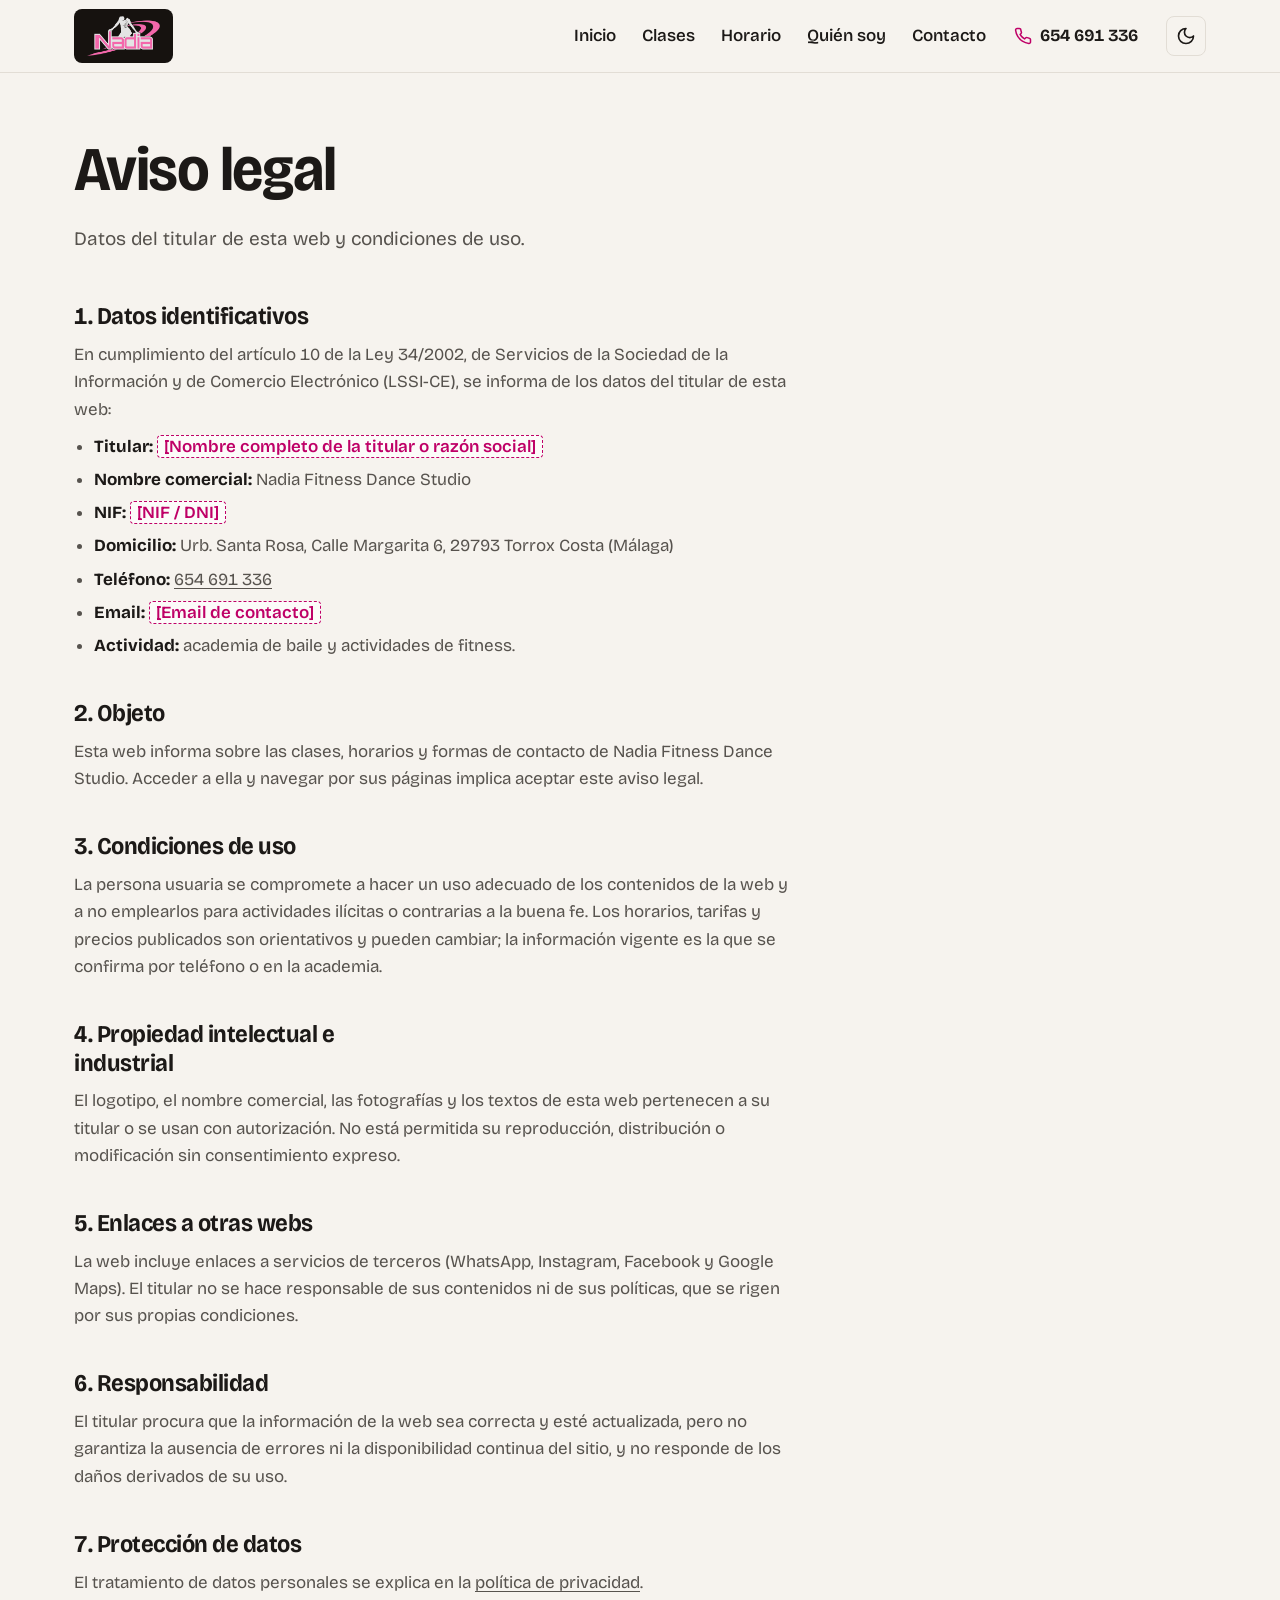
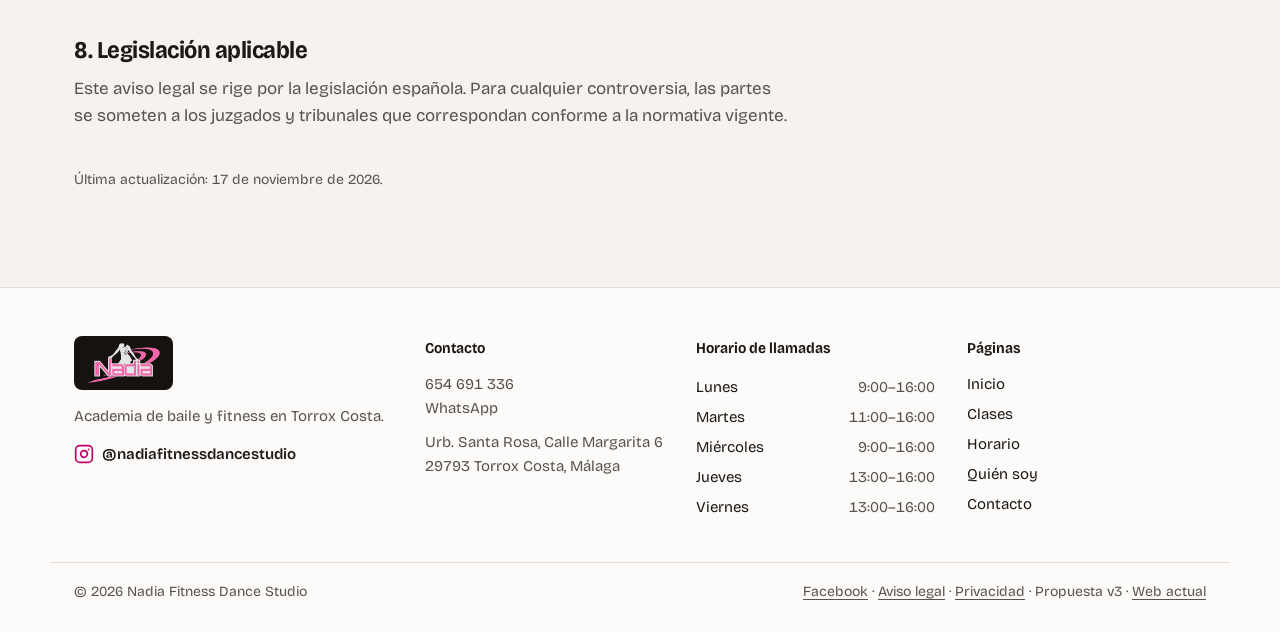
==== aviso-legal/index.html @ de367098 "Add placeholder images for classes without a photo Co-Authored-By: Claude Opus 5.5 <noreply@anthropi" ====
<!doctype html>
<html lang="es">
<head>
<meta charset="utf-8">
<meta name="viewport" content="width=device-width, initial-scale=1">
<title>Aviso legal | Nadia Fitness Dance Studio</title>
<meta name="description" content="Datos del titular de esta web y condiciones de uso.">
<!-- Design proposal v3: kept out of search results to avoid duplicating the live site -->
<meta name="robots" content="noindex">
<meta name="theme-color" content="#F6F3EE" media="(prefers-color-scheme: light)">
<meta name="theme-color" content="#171412" media="(prefers-color-scheme: dark)">
<meta property="og:title" content="Aviso legal | Nadia Fitness Dance Studio">
<meta property="og:description" content="Datos del titular de esta web y condiciones de uso.">
<meta property="og:image" content="https://negimaru.github.io/nadia-fitness/assets/img/og-nadia-fitness.jpg">
<link rel="icon" href="../assets/img/favicon.svg" type="image/svg+xml">
<script>try{var t=localStorage.getItem("nf3-theme");if(t)document.documentElement.setAttribute("data-theme",t)}catch(e){}</script>
<link rel="preload" href="../assets/fonts/bricolage-grotesque-latin.woff2" as="font" type="font/woff2" crossorigin>
<link rel="stylesheet" href="../assets/css/fonts.css?v=1">
<link rel="stylesheet" href="../assets/css/site.css?v=6">
</head>
<body>
<a class="skip" href="#main">Saltar al contenido</a>
<header class="top">
<div class="wrap top-in">
<a class="logo" href="../"><img src="../assets/img/logo.png" alt="Nadia Fitness Dance Studio, inicio" width="110" height="60"></a>
<nav class="nav" aria-label="Principal">
<button class="menu" type="button" aria-expanded="false" aria-controls="menu" aria-label="Abrir menú"><svg class="i" viewBox="0 0 24 24" fill="none" stroke="currentColor" stroke-width="2" stroke-linecap="round" stroke-linejoin="round" aria-hidden="true"><line x1="4" x2="20" y1="6" y2="6"/><line x1="4" x2="20" y1="12" y2="12"/><line x1="4" x2="20" y1="18" y2="18"/></svg></button>
<ul id="menu"><li><a href="../">Inicio</a></li><li><a href="../clases/">Clases</a></li><li><a href="../horario/">Horario</a></li><li><a href="../quien-soy/">Quién soy</a></li><li><a href="../contacto/">Contacto</a></li></ul>
</nav>
<a class="top-phone" href="tel:+34654691336"><svg class="i" viewBox="0 0 24 24" fill="none" stroke="currentColor" stroke-width="2" stroke-linecap="round" stroke-linejoin="round" aria-hidden="true"><path d="M22 16.92v3a2 2 0 0 1-2.18 2 19.79 19.79 0 0 1-8.63-3.07 19.5 19.5 0 0 1-6-6 19.79 19.79 0 0 1-3.07-8.67A2 2 0 0 1 4.11 2h3a2 2 0 0 1 2 1.72 12.84 12.84 0 0 0 .7 2.81 2 2 0 0 1-.45 2.11L8.09 9.91a16 16 0 0 0 6 6l1.27-1.27a2 2 0 0 1 2.11-.45 12.84 12.84 0 0 0 2.81.7A2 2 0 0 1 22 16.92z"/></svg>654 691 336</a>
<button class="theme" type="button" aria-label="Cambiar a modo oscuro"><svg class="i i-moon" viewBox="0 0 24 24" fill="none" stroke="currentColor" stroke-width="2" stroke-linecap="round" stroke-linejoin="round" aria-hidden="true"><path d="M12 3a6 6 0 0 0 9 9 9 9 0 1 1-9-9Z"/></svg><svg class="i i-sun" viewBox="0 0 24 24" fill="none" stroke="currentColor" stroke-width="2" stroke-linecap="round" stroke-linejoin="round" aria-hidden="true"><circle cx="12" cy="12" r="4"/><path d="M12 2v2"/><path d="M12 20v2"/><path d="m4.93 4.93 1.41 1.41"/><path d="m17.66 17.66 1.41 1.41"/><path d="M2 12h2"/><path d="M20 12h2"/><path d="m6.34 17.66-1.41 1.41"/><path d="m19.07 4.93-1.41 1.41"/></svg></button>
</div>
</header>
<main id="main">
<section class="page-hero wrap">
<h1>Aviso legal</h1>
<p class="lead">Datos del titular de esta web y condiciones de uso.</p>
</section>

<section class="sec sec-first wrap prose">
<!-- TODO: fill in the highlighted placeholders (.ph-mark) with the owner's details -->
<h2>1. Datos identificativos</h2>
<p>En cumplimiento del artículo 10 de la Ley 34/2002, de Servicios de la Sociedad de la Información y de Comercio Electrónico (LSSI-CE), se informa de los datos del titular de esta web:</p>
<ul>
<li><b>Titular:</b> <mark class="ph-mark">[Nombre completo de la titular o razón social]</mark></li>
<li><b>Nombre comercial:</b> Nadia Fitness Dance Studio</li>
<li><b>NIF:</b> <mark class="ph-mark">[NIF / DNI]</mark></li>
<li><b>Domicilio:</b> Urb. Santa Rosa, Calle Margarita 6, 29793 Torrox Costa (Málaga)</li>
<li><b>Teléfono:</b> <a href="tel:+34654691336">654 691 336</a></li>
<li><b>Email:</b> <mark class="ph-mark">[Email de contacto]</mark></li>
<li><b>Actividad:</b> academia de baile y actividades de fitness.</li>
</ul>
<h2>2. Objeto</h2>
<p>Esta web informa sobre las clases, horarios y formas de contacto de Nadia Fitness Dance Studio. Acceder a ella y navegar por sus páginas implica aceptar este aviso legal.</p>
<h2>3. Condiciones de uso</h2>
<p>La persona usuaria se compromete a hacer un uso adecuado de los contenidos de la web y a no emplearlos para actividades ilícitas o contrarias a la buena fe. Los horarios, tarifas y precios publicados son orientativos y pueden cambiar; la información vigente es la que se confirma por teléfono o en la academia.</p>
<h2>4. Propiedad intelectual e industrial</h2>
<p>El logotipo, el nombre comercial, las fotografías y los textos de esta web pertenecen a su titular o se usan con autorización. No está permitida su reproducción, distribución o modificación sin consentimiento expreso.</p>
<h2>5. Enlaces a otras webs</h2>
<p>La web incluye enlaces a servicios de terceros (WhatsApp, Instagram, Facebook y Google Maps). El titular no se hace responsable de sus contenidos ni de sus políticas, que se rigen por sus propias condiciones.</p>
<h2>6. Responsabilidad</h2>
<p>El titular procura que la información de la web sea correcta y esté actualizada, pero no garantiza la ausencia de errores ni la disponibilidad continua del sitio, y no responde de los daños derivados de su uso.</p>
<h2>7. Protección de datos</h2>
<p>El tratamiento de datos personales se explica en la <a href="../privacidad/">política de privacidad</a>.</p>
<h2>8. Legislación aplicable</h2>
<p>Este aviso legal se rige por la legislación española. Para cualquier controversia, las partes se someten a los juzgados y tribunales que correspondan conforme a la normativa vigente.</p>
<p class="small">Última actualización: 17 de noviembre de 2026.</p>
</section>
</main>
<footer class="foot">
<div class="wrap foot-grid">
<div class="foot-brand">
<a class="logo" href="../"><img src="../assets/img/logo.png" alt="Nadia Fitness Dance Studio, inicio" width="110" height="60" loading="lazy"></a>
<p>Academia de baile y fitness en Torrox Costa.</p>
<a class="foot-social" href="https://www.instagram.com/nadiafitnessdancestudio/" rel="noopener"><svg class="i" viewBox="0 0 24 24" fill="none" stroke="currentColor" stroke-width="2" stroke-linecap="round" stroke-linejoin="round" aria-hidden="true"><rect x="2" y="2" width="20" height="20" rx="5" ry="5"/><path d="M16 11.37A4 4 0 1 1 12.63 8 4 4 0 0 1 16 11.37z"/><line x1="17.5" x2="17.51" y1="6.5" y2="6.5"/></svg>@nadiafitnessdancestudio</a>
</div>
<div>
<h2 class="foot-h">Contacto</h2>
<p><a href="tel:+34654691336">654 691 336</a><br><a href="https://wa.me/34654691336?text=%C2%A1Hola!%20Quiero%20informaci%C3%B3n%20sobre%20las%20clases." target="_blank" rel="noopener">WhatsApp</a></p>
<p>Urb. Santa Rosa, Calle Margarita 6<br>29793 Torrox Costa, Málaga</p>
</div>
<div>
<h2 class="foot-h">Horario de llamadas</h2>
<ul class="foot-calls"><li><span>Lunes</span><span>9:00–16:00</span></li><li><span>Martes</span><span>11:00–16:00</span></li><li><span>Miércoles</span><span>9:00–16:00</span></li><li><span>Jueves</span><span>13:00–16:00</span></li><li><span>Viernes</span><span>13:00–16:00</span></li></ul>
</div>
<div>
<h2 class="foot-h">Páginas</h2>
<ul class="foot-nav"><li><a href="../">Inicio</a></li><li><a href="../clases/">Clases</a></li><li><a href="../horario/">Horario</a></li><li><a href="../quien-soy/">Quién soy</a></li><li><a href="../contacto/">Contacto</a></li></ul>
</div>
</div>
<div class="wrap foot-legal">
<p>© <span id="year">2026</span> Nadia Fitness Dance Studio</p>
<p><a href="https://www.facebook.com/profile.php?id=61571423443783" rel="noopener">Facebook</a> · <a href="../aviso-legal/">Aviso legal</a> · <a href="../privacidad/">Privacidad</a> · Propuesta v3 · <a href="https://negimaru.github.io/nadia-fitness/">Web actual</a></p>
</div>
</footer>
<nav class="mbar" aria-label="Contacto rápido"><a class="btn-primary" href="tel:+34654691336"><svg class="i" viewBox="0 0 24 24" fill="none" stroke="currentColor" stroke-width="2" stroke-linecap="round" stroke-linejoin="round" aria-hidden="true"><path d="M22 16.92v3a2 2 0 0 1-2.18 2 19.79 19.79 0 0 1-8.63-3.07 19.5 19.5 0 0 1-6-6 19.79 19.79 0 0 1-3.07-8.67A2 2 0 0 1 4.11 2h3a2 2 0 0 1 2 1.72 12.84 12.84 0 0 0 .7 2.81 2 2 0 0 1-.45 2.11L8.09 9.91a16 16 0 0 0 6 6l1.27-1.27a2 2 0 0 1 2.11-.45 12.84 12.84 0 0 0 2.81.7A2 2 0 0 1 22 16.92z"/></svg>Llamar</a><a class="btn" href="https://wa.me/34654691336?text=%C2%A1Hola!%20Quiero%20informaci%C3%B3n%20sobre%20las%20clases." target="_blank" rel="noopener"><svg class="i" viewBox="0 0 24 24" fill="none" stroke="currentColor" stroke-width="2" stroke-linecap="round" stroke-linejoin="round" aria-hidden="true"><path d="M7.9 20A9 9 0 1 0 4 16.1L2 22Z"/></svg>WhatsApp</a></nav>
<script src="../assets/js/site.js?v=2" defer></script>
</body>
</html>
---- assets/css/fonts.css ----
/* Self-hosted Google Fonts (SIL Open Font License 1.1): Bricolage Grotesque (variable: opsz, wdth, wght). Subsets: latin, latin-ext. */
/* latin-ext */
@font-face {
  font-family: 'Bricolage Grotesque';
  font-style: normal;
  font-weight: 200 800;
  font-stretch: 75% 100%;
  font-display: swap;
  src: url(../fonts/bricolage-grotesque-latin-ext.woff2) format('woff2');
  unicode-range: U+0100-02BA, U+02BD-02C5, U+02C7-02CC, U+02CE-02D7, U+02DD-02FF, U+0304, U+0308, U+0329, U+1D00-1DBF, U+1E00-1E9F, U+1EF2-1EFF, U+2020, U+20A0-20AB, U+20AD-20C4, U+2113, U+2C60-2C7F, U+A720-A7FF;
}
/* latin */
@font-face {
  font-family: 'Bricolage Grotesque';
  font-style: normal;
  font-weight: 200 800;
  font-stretch: 75% 100%;
  font-display: swap;
  src: url(../fonts/bricolage-grotesque-latin.woff2) format('woff2');
  unicode-range: U+0000-00FF, U+0131, U+0152-0153, U+02BB-02BC, U+02C6, U+02DA, U+02DC, U+0304, U+0308, U+0329, U+2000-206F, U+20AC, U+2122, U+2191, U+2193, U+2212, U+2215, U+FEFF, U+FFFD;
}
---- assets/css/site.css ----
/* Nadia Fitness Dance Studio — v3. Read DESIGN.md first; use only these tokens. */

:root {
  --bg: #F6F3EE; --card: #FCFBF9; --ink: #1C1917; --muted: #57534E; --line: #E2DDD5;
  --accent: #BF0067; --on-accent: #FFFFFF; --dark: #16120F;
  --shadow: 0 12px 32px rgba(28, 25, 23, .12); --map-filter: none; --logo-border: transparent;
  --radius-s: 4px; --radius-m: 8px; --radius-l: 16px;
  --font: "Bricolage Grotesque", system-ui, sans-serif;
  --wrap: 1180px; --gutter: 24px; --section-y: 96px; --measure: 65ch;
  color-scheme: light;
}
/* Dark theme: follows the OS unless light was chosen with the toggle, or when dark is chosen */
@media (prefers-color-scheme: dark) {
  :root:not([data-theme="light"]) {
    --bg: #171412; --card: #211D1A; --ink: #F2EEE8; --muted: #A8A29E; --line: #36312C;
    --accent: #FF5AA8; --on-accent: #171412;
    --shadow: 0 12px 32px rgba(0, 0, 0, .45); --map-filter: invert(.9) hue-rotate(180deg) saturate(.55) brightness(.95); --logo-border: #36312C;
    color-scheme: dark;
  }
}
:root[data-theme="dark"] {
  --bg: #171412; --card: #211D1A; --ink: #F2EEE8; --muted: #A8A29E; --line: #36312C;
  --accent: #FF5AA8; --on-accent: #171412;
  --shadow: 0 12px 32px rgba(0, 0, 0, .45); --map-filter: invert(.9) hue-rotate(180deg) saturate(.55) brightness(.95); --logo-border: #36312C;
  color-scheme: dark;
}

/* ---------- Base ---------- */
*, *::before, *::after { box-sizing: border-box; }
html { scroll-behavior: smooth; scroll-padding-top: 88px; }
body { margin: 0; background: var(--bg); color: var(--ink); font: 400 17px/1.6 var(--font); font-variant-numeric: tabular-nums; -webkit-font-smoothing: antialiased; }
img { max-width: 100%; height: auto; display: block; }
a { color: inherit; text-underline-offset: 3px; }
a:hover { color: var(--accent); }
:focus-visible { outline: 2px solid var(--accent); outline-offset: 3px; }
h1, h2, h3, h4, p { margin: 0; }
h1, h2, h3, h4 { font-weight: 680; letter-spacing: -0.02em; font-stretch: 92%; }
ul, ol { margin: 0; padding: 0; list-style: none; }
.sr-only { position: absolute; width: 1px; height: 1px; overflow: hidden; clip: rect(0 0 0 0); white-space: nowrap; }
.skip { position: absolute; left: -9999px; }
.skip:focus { left: 16px; top: 16px; z-index: 50; background: var(--accent); color: var(--on-accent); padding: 10px 14px; border-radius: var(--radius-s); }
@media (prefers-reduced-motion: reduce) { html { scroll-behavior: auto; } * { transition: none !important; } }
.wrap { max-width: var(--wrap); margin: 0 auto; padding: 0 var(--gutter); }
.i { width: 20px; height: 20px; flex: none; }
.muted { color: var(--muted); }
.small { font-size: 14px; }

/* ---------- Buttons: one pill (primary), the rest rectangular ---------- */
.btn-primary, .btn { display: inline-flex; align-items: center; justify-content: center; gap: 10px; min-height: 48px; padding: 0 22px; font: 600 16px/1 var(--font); text-decoration: none; cursor: pointer; }
.btn-primary { background: var(--accent); color: var(--on-accent); border: 0; border-radius: 999px; }
.btn-primary:hover { color: var(--on-accent); filter: brightness(.9); }
.btn { background: var(--card); color: var(--ink); border: 1px solid var(--line); border-radius: var(--radius-m); }
.btn:hover { border-color: var(--ink); color: var(--ink); }
.link { display: inline-flex; align-items: center; gap: 6px; font-weight: 600; text-decoration: none; white-space: nowrap; }
.i-arrow { width: 18px; height: 18px; transition: transform .15s; }
.link:hover .i-arrow { transform: translateX(3px); }

/* ---------- Header ---------- */
.top { position: sticky; top: 0; z-index: 20; background: var(--bg); border-bottom: 1px solid var(--line); }
.top-in { display: flex; align-items: center; gap: 28px; height: 72px; }
.logo { display: block; background: var(--dark); border: 1px solid var(--logo-border); border-radius: var(--radius-m); padding: 6px 12px; flex: none; }
.logo img { height: 40px; width: auto; }
.nav { margin-left: auto; }
.nav ul { display: flex; gap: 26px; }
.nav a { text-decoration: none; font-weight: 550; padding: 6px 0; border-bottom: 2px solid transparent; }
.nav a[aria-current="page"] { border-bottom-color: var(--accent); }
.menu { display: none; }
.top-phone { display: inline-flex; align-items: center; gap: 8px; font-weight: 650; text-decoration: none; }
.top-phone .i { width: 18px; height: 18px; color: var(--accent); }
.theme, .menu { width: 40px; height: 40px; place-items: center; flex: none; background: transparent; color: var(--ink); border: 1px solid var(--line); border-radius: var(--radius-m); cursor: pointer; }
.theme { display: grid; }
.theme:hover, .menu:hover { border-color: var(--ink); }
/* Light shows the moon (switch to dark); dark shows the sun */
.theme .i-sun, [data-theme="dark"] .theme .i-moon { display: none; }
[data-theme="dark"] .theme .i-sun { display: block; }

/* ---------- Heroes ---------- */
.hero { display: grid; grid-template-columns: minmax(0, 7fr) minmax(0, 5fr); gap: 56px; align-items: center; padding-top: 72px; padding-bottom: var(--section-y); }
.hero h1, .page-hero h1 { font-size: clamp(38px, 5vw, 62px); line-height: 1.05; max-width: 16ch; }
.page-hero { padding-top: 64px; }
.page-hero h1 { max-width: 20ch; }
.page-hero h1 a { color: var(--accent); text-decoration: none; white-space: nowrap; }
.lead { font-size: 19px; color: var(--muted); max-width: var(--measure); margin-top: 22px; }
.actions { display: flex; flex-wrap: wrap; align-items: center; gap: 24px; margin-top: 34px; }
.hero-photo { position: relative; margin: 0 0 28px; }
.hero-photo img { width: 100%; aspect-ratio: 4 / 5; object-fit: cover; object-position: 50% 22%; border-radius: var(--radius-l); }
.caption { position: absolute; left: -28px; bottom: -28px; display: grid; gap: 4px; background: var(--card); border: 1px solid var(--line); border-radius: var(--radius-m); padding: 14px 18px; box-shadow: var(--shadow); font-size: 15px; }
.rating { display: inline-flex; align-items: center; gap: 6px; text-decoration: none; color: var(--muted); font-size: 15px; }
.rating b { color: var(--ink); }
.i-star { width: 18px; height: 18px; color: var(--accent); fill: var(--accent); }

/* ---------- Sections ---------- */
.sec { padding-top: var(--section-y); }
.sec-first { padding-top: 48px; }
.sec h2 { font-size: clamp(28px, 3.4vw, 42px); line-height: 1.1; max-width: 24ch; display: flex; align-items: center; gap: 12px; }
.sec h2 .i { width: 28px; height: 28px; color: var(--accent); }
.sec-head { display: flex; justify-content: space-between; align-items: flex-end; gap: 24px; flex-wrap: wrap; margin-bottom: 36px; }
.sec > h2 { margin-bottom: 28px; }
.intro { color: var(--muted); max-width: var(--measure); margin-top: 12px; font-size: 18px; }
.panel { background: var(--card); border: 1px solid var(--line); border-radius: var(--radius-m); padding: 24px; }
.panel > h2, .panel > h3 { display: flex; align-items: center; gap: 10px; font-size: 21px; line-height: 1.25; max-width: none; margin: 0; }
.panel > h2 .i, .panel > h3 .i { width: 20px; height: 20px; color: var(--accent); }
.two { display: grid; grid-template-columns: 1fr 1fr; gap: 24px; }
.plain li { display: flex; justify-content: space-between; gap: 16px; padding: 12px 0; border-top: 1px solid var(--line); }
.plain li:first-child { margin-top: 14px; }
.plain a { font-weight: 600; text-decoration: none; }
.plain span { color: var(--muted); font-size: 15px; text-align: right; }

/* ---------- Class cards: bordered, static grid ---------- */
.cards { display: grid; grid-template-columns: repeat(auto-fill, minmax(260px, 1fr)); gap: 20px; }
.card { background: var(--card); border: 1px solid var(--line); border-radius: var(--radius-m); overflow: hidden; display: flex; flex-direction: column; scroll-margin-top: 96px; }
.media { width: 100%; aspect-ratio: 16 / 10; object-fit: cover; object-position: 50% 28%; }
.media-placeholder { object-position: 0% 100%; }
/* Typographic placeholder for classes without a photo: icon + group, no fake imagery */
.media-ph { display: grid; place-content: center; justify-items: center; gap: 8px; background: var(--bg); border-bottom: 1px solid var(--line); }
.media-ph .i { width: 36px; height: 36px; color: var(--accent); }
.media-ph span { font-size: 13px; font-weight: 600; color: var(--muted); }
.card-body { padding: 20px; display: flex; flex-direction: column; gap: 8px; flex: 1; }
.who { font-size: 14px; font-weight: 600; color: var(--accent); }
.card h3 { font-size: 20px; line-height: 1.25; }
.card h3 a { text-decoration: none; }
.card-body > p:not(.who) { color: var(--muted); font-size: 15px; }
.when { margin-top: auto; padding-top: 8px; display: flex; flex-wrap: wrap; gap: 6px; }
.when li { font-size: 13px; font-weight: 600; padding: 3px 9px; border: 1px solid var(--line); border-radius: var(--radius-s); background: var(--bg); }
.cards-detail { grid-template-columns: 1fr; gap: 20px; }
.card-detail { flex-direction: row; }
.card-detail .media { width: 38%; aspect-ratio: auto; min-height: 260px; }
.card-detail .media-ph { width: 38%; min-height: 260px; border-bottom: 0; border-right: 1px solid var(--line); }
.card-detail .card-body { padding: 28px; gap: 10px; }
.card-detail h3 { font-size: 26px; }
.card-detail .card-body > p:not(.who) { font-size: 16px; max-width: var(--measure); }
.card-detail .when { margin-top: 4px; }
.card-actions { display: flex; flex-wrap: wrap; align-items: center; gap: 20px; margin-top: 14px; }
.jump { padding-top: 28px; }
.jump ul { display: flex; flex-wrap: wrap; gap: 8px; }
.jump a { display: inline-block; padding: 6px 12px; border: 1px solid var(--line); border-radius: var(--radius-s); background: var(--card); text-decoration: none; font-size: 14px; font-weight: 600; }
.jump a:hover { border-color: var(--ink); color: var(--ink); }

/* ---------- Schedule ---------- */
.filters { display: flex; flex-wrap: wrap; gap: 8px; margin-bottom: 16px; }
.filter { appearance: none; cursor: pointer; display: inline-flex; align-items: center; gap: 8px; min-height: 36px; padding: 0 12px; background: var(--card); color: var(--ink); border: 1px solid var(--line); border-radius: var(--radius-s); font: 600 14px/1 var(--font); }
.filter::before { content: ""; width: 8px; height: 8px; border-radius: 50%; background: var(--muted); }
.filter.g-baile::before { background: var(--accent); }
.filter.g-fitness::before { background: transparent; border: 2px solid var(--ink); width: 6px; height: 6px; }
.filter:hover { border-color: var(--ink); }
.filter[aria-pressed="true"] { background: var(--ink); color: var(--bg); border-color: var(--ink); }
.filter[aria-pressed="true"].g-fitness::before { border-color: var(--bg); }
.table-wrap { background: var(--card); border: 1px solid var(--line); border-radius: var(--radius-m); overflow-x: auto; }
.week { width: 100%; min-width: 760px; border-collapse: collapse; table-layout: fixed; }
.week thead th { text-align: left; font-size: 16px; font-weight: 650; padding: 14px 16px; border-bottom: 1px solid var(--line); }
.week thead td { width: 108px; border-bottom: 1px solid var(--line); }
.week tbody th { text-align: left; vertical-align: top; font-size: 14px; font-weight: 600; color: var(--muted); padding: 16px; }
.week td { vertical-align: top; padding: 14px 16px; border-top: 1px solid var(--line); border-left: 1px solid var(--line); }
.week tbody tr:first-child td, .week tbody tr:first-child th { border-top: 0; }
.week ul { display: grid; gap: 10px; }
.week li { display: grid; gap: 1px; font-size: 14px; line-height: 1.35; padding-left: 10px; border-left: 3px solid var(--muted); transition: opacity .15s; }
.week li.g-baile { border-left-color: var(--accent); }
.week time { color: var(--muted); font-size: 13px; }
.week li span { font-weight: 600; }
.week.is-filtering li:not(.is-on) { opacity: .25; }
.week.is-filtering li.is-on span { text-decoration: underline; text-decoration-color: var(--accent); text-decoration-thickness: 2px; }
.none { color: var(--line); }
.agenda { display: none; }
.tabs { position: sticky; top: 64px; z-index: 5; display: grid; grid-template-columns: repeat(5, minmax(0, 1fr)); gap: 4px; padding: 4px; margin-bottom: 8px; background: var(--card); border: 1px solid var(--line); border-radius: var(--radius-m); }
.tab { appearance: none; cursor: pointer; position: relative; display: grid; justify-items: center; gap: 2px; padding: 8px 2px; background: transparent; color: var(--ink); border: 0; border-radius: var(--radius-s); font-family: var(--font); }
.tab b { font-size: 16px; font-weight: 700; }
.tab span { font-size: 11px; color: var(--muted); }
.tab[aria-selected="true"] { background: var(--ink); color: var(--bg); }
.tab[aria-selected="true"] span { color: var(--bg); }
.agenda.is-class .tab { opacity: .4; }
.agenda.is-class .tab.has { opacity: 1; }
.agenda.is-class .tab.has::after { content: ""; position: absolute; top: 6px; right: 8px; width: 6px; height: 6px; border-radius: 50%; background: var(--accent); }
.agenda-group { font-size: 14px; font-weight: 600; letter-spacing: 0; color: var(--muted); margin: 20px 0 8px; }
.agenda-list { display: grid; gap: 8px; }
.agenda-row { display: grid; grid-template-columns: 64px 1fr; gap: 14px; align-items: center; padding: 14px 16px; background: var(--card); border: 1px solid var(--line); border-left: 3px solid var(--muted); border-radius: var(--radius-m); text-decoration: none; }
.agenda-row.g-baile { border-left-color: var(--accent); }
.agenda-row:hover { color: var(--ink); border-color: var(--ink); }
.agenda-time { display: grid; justify-items: end; }
.agenda-time b { font-size: 18px; }
.agenda-time span, .agenda-info span { font-size: 13px; color: var(--muted); }
.agenda-info { display: grid; gap: 2px; }

/* ---------- Home: Nadia teaser, steps, band ---------- */
.teaser { display: grid; grid-template-columns: auto 1fr auto; gap: 28px; align-items: center; padding: 28px; background: var(--card); border: 1px solid var(--line); border-radius: var(--radius-m); }
.avatar { width: 112px; height: 112px; border-radius: 50%; object-fit: cover; object-position: 50% 22%; }
.teaser .intro { margin-top: 6px; font-size: 16px; }
.teaser .rating { margin-top: 10px; }
.steps { display: grid; grid-template-columns: repeat(3, minmax(0, 1fr)); gap: 24px; counter-reset: step; }
.steps li { counter-increment: step; display: grid; gap: 6px; padding-top: 16px; border-top: 2px solid var(--ink); }
.steps li::before { content: counter(step); font-size: 28px; font-weight: 700; color: var(--accent); line-height: 1; }
.steps b { font-size: 19px; }
.steps span { color: var(--muted); }
.band { display: flex; justify-content: space-between; align-items: center; gap: 32px; flex-wrap: wrap; }
.band h2 { display: block; margin: 0; }
.band h2 a { color: var(--accent); text-decoration: none; white-space: nowrap; }
.band-actions { display: flex; gap: 12px; flex-wrap: wrap; }

/* ---------- Contact ---------- */
.contact { display: grid; grid-template-columns: minmax(0, 5fr) minmax(0, 6fr); gap: 24px; align-items: start; }
.contact-side { display: grid; gap: 24px; }
.contact .btn-primary { margin-top: 18px; }
.calls { width: 100%; border-collapse: collapse; margin-top: 12px; font-size: 16px; }
.calls th, .calls td { text-align: left; padding: 8px 0; border-bottom: 1px solid var(--line); }
.calls th { font-weight: 600; }
.calls tr:last-child th, .calls tr:last-child td { border-bottom: 0; }
.map { position: relative; display: block; margin-top: 14px; border-radius: var(--radius-s); overflow: hidden; aspect-ratio: 16 / 9; }
.map img { width: 100%; height: 100%; object-fit: cover; filter: var(--map-filter); }
.pin { position: absolute; left: 50%; top: 50%; width: 20px; height: 20px; margin: -20px 0 0 -10px; background: var(--accent); border: 3px solid #fff; border-radius: 50% 50% 50% 0; transform: rotate(-45deg); }
.map-go { position: absolute; right: 10px; bottom: 10px; background: var(--dark); color: #fff; font-size: 14px; font-weight: 600; padding: 6px 10px; border-radius: var(--radius-s); }
.osm { font-size: 12px; color: var(--muted); margin-top: 6px; }
.form { display: grid; gap: 18px; }
.field { display: grid; gap: 6px; }
.field label { font-weight: 600; font-size: 15px; }
.opt { font-weight: 400; color: var(--muted); }
.field input, .field select, .field textarea { min-height: 46px; padding: 10px 14px; background: var(--bg); color: var(--ink); border: 1px solid var(--line); border-radius: var(--radius-s); font: 400 16px/1.4 var(--font); }
.field input:focus, .field select:focus, .field textarea:focus { border-color: var(--ink); outline: none; box-shadow: 0 0 0 2px var(--accent); }
.field textarea { resize: vertical; }
.form .btn { justify-self: start; }

/* ---------- Legal ---------- */
.prose > * { max-width: var(--measure); }
.prose h2 { font-size: 24px; line-height: 1.2; margin: 40px 0 10px; display: block; }
.prose h2:first-child { margin-top: 0; }
.prose p, .prose li { color: var(--muted); }
.prose p + p { margin-top: 10px; }
.prose b { color: var(--ink); }
.prose ul { list-style: disc; padding-left: 20px; display: grid; gap: 6px; margin-top: 10px; }
.prose .small { margin-top: 40px; }
.ph-mark { background: var(--card); color: var(--accent); border: 1px dashed var(--accent); border-radius: var(--radius-s); padding: 0 6px; font-weight: 600; }

/* ---------- Footer ---------- */
.foot { margin-top: var(--section-y); border-top: 1px solid var(--line); background: var(--card); }
.foot-grid { display: grid; grid-template-columns: minmax(0, 4fr) repeat(3, minmax(0, 3fr)); gap: 32px; padding-top: 48px; padding-bottom: 40px; font-size: 15px; }
.foot-brand { display: grid; gap: 14px; align-content: start; }
.foot-brand .logo { justify-self: start; }
.foot-grid p { color: var(--muted); }
.foot-grid p + p { margin-top: 10px; }
.foot-social { display: inline-flex; align-items: center; gap: 8px; font-weight: 600; text-decoration: none; }
.foot-social .i { color: var(--accent); }
.foot-h { font-size: 15px; font-weight: 650; letter-spacing: 0; margin-bottom: 12px; }
.foot-calls li { display: flex; justify-content: space-between; gap: 12px; color: var(--muted); padding: 3px 0; }
.foot-calls li span:first-child { color: var(--ink); }
.foot-nav { display: grid; gap: 6px; }
.foot-grid a { text-decoration: none; }
.foot-legal { display: flex; flex-wrap: wrap; justify-content: space-between; gap: 8px 24px; padding-top: 18px; padding-bottom: 28px; border-top: 1px solid var(--line); font-size: 14px; color: var(--muted); }
.mbar { display: none; }

/* ---------- Tablet ---------- */
@media (max-width: 1020px) {
  .top-phone { display: none; }
  .foot-grid { grid-template-columns: 1fr 1fr; }
}

/* ---------- Mobile ---------- */
@media (max-width: 860px) {
  :root { --gutter: 16px; --section-y: 64px; }
  html { scroll-padding-top: 76px; }
  .top-in { height: 64px; gap: 12px; }
  .logo img { height: 34px; }
  .menu { display: grid; }
  .nav ul { display: none; }
  .nav ul.is-open { display: grid; gap: 0; position: absolute; top: 64px; left: 0; right: 0; padding: 4px var(--gutter) 12px; background: var(--bg); border-bottom: 1px solid var(--line); box-shadow: var(--shadow); }
  .nav ul.is-open a { display: block; padding: 14px 0; border-bottom: 1px solid var(--line); }
  .nav ul.is-open a[aria-current="page"] { color: var(--accent); }
  .hero { grid-template-columns: 1fr; gap: 40px; padding-top: 32px; }
  .page-hero { padding-top: 36px; }
  .hero-photo { margin: 0 0 24px; }
  .hero-photo img { aspect-ratio: 1 / 1; }
  .caption { left: 12px; right: 12px; bottom: -24px; }
  .sec-first { padding-top: 32px; }
  .two, .contact, .steps { grid-template-columns: 1fr; }
  .card-detail { flex-direction: column; }
  .card-detail .media, .card-detail .media-ph { width: 100%; min-height: 0; aspect-ratio: 16 / 10; border-right: 0; border-bottom: 1px solid var(--line); }
  .media-ph, .card-detail .media-ph { aspect-ratio: 16 / 5; }
  .card-detail .card-body { padding: 20px; }
  .card-detail h3 { font-size: 22px; }
  .teaser { grid-template-columns: auto 1fr; padding: 20px; gap: 16px 20px; }
  .teaser .link { grid-column: 1 / -1; }
  .avatar { width: 80px; height: 80px; }
  .band { flex-direction: column; align-items: flex-start; }
  /* Interactive schedule: tabs + list replace the table */
  .schedule.is-enhanced .table-wrap { display: none; }
  .schedule.is-enhanced .agenda { display: block; }
  .filters { flex-wrap: nowrap; overflow-x: auto; margin: 0 calc(var(--gutter) * -1) 12px; padding: 2px var(--gutter) 6px; scrollbar-width: none; }
  .filters::-webkit-scrollbar { display: none; }
  .filter { flex: none; }
  .foot-grid { grid-template-columns: 1fr; gap: 28px; }
  .foot-legal { padding-bottom: calc(96px + env(safe-area-inset-bottom)); }
  .mbar { display: grid; grid-template-columns: 1fr 1fr; gap: 8px; position: fixed; left: 0; right: 0; bottom: 0; z-index: 30; padding: 10px 16px calc(10px + env(safe-area-inset-bottom)); background: var(--bg); border-top: 1px solid var(--line); }
}
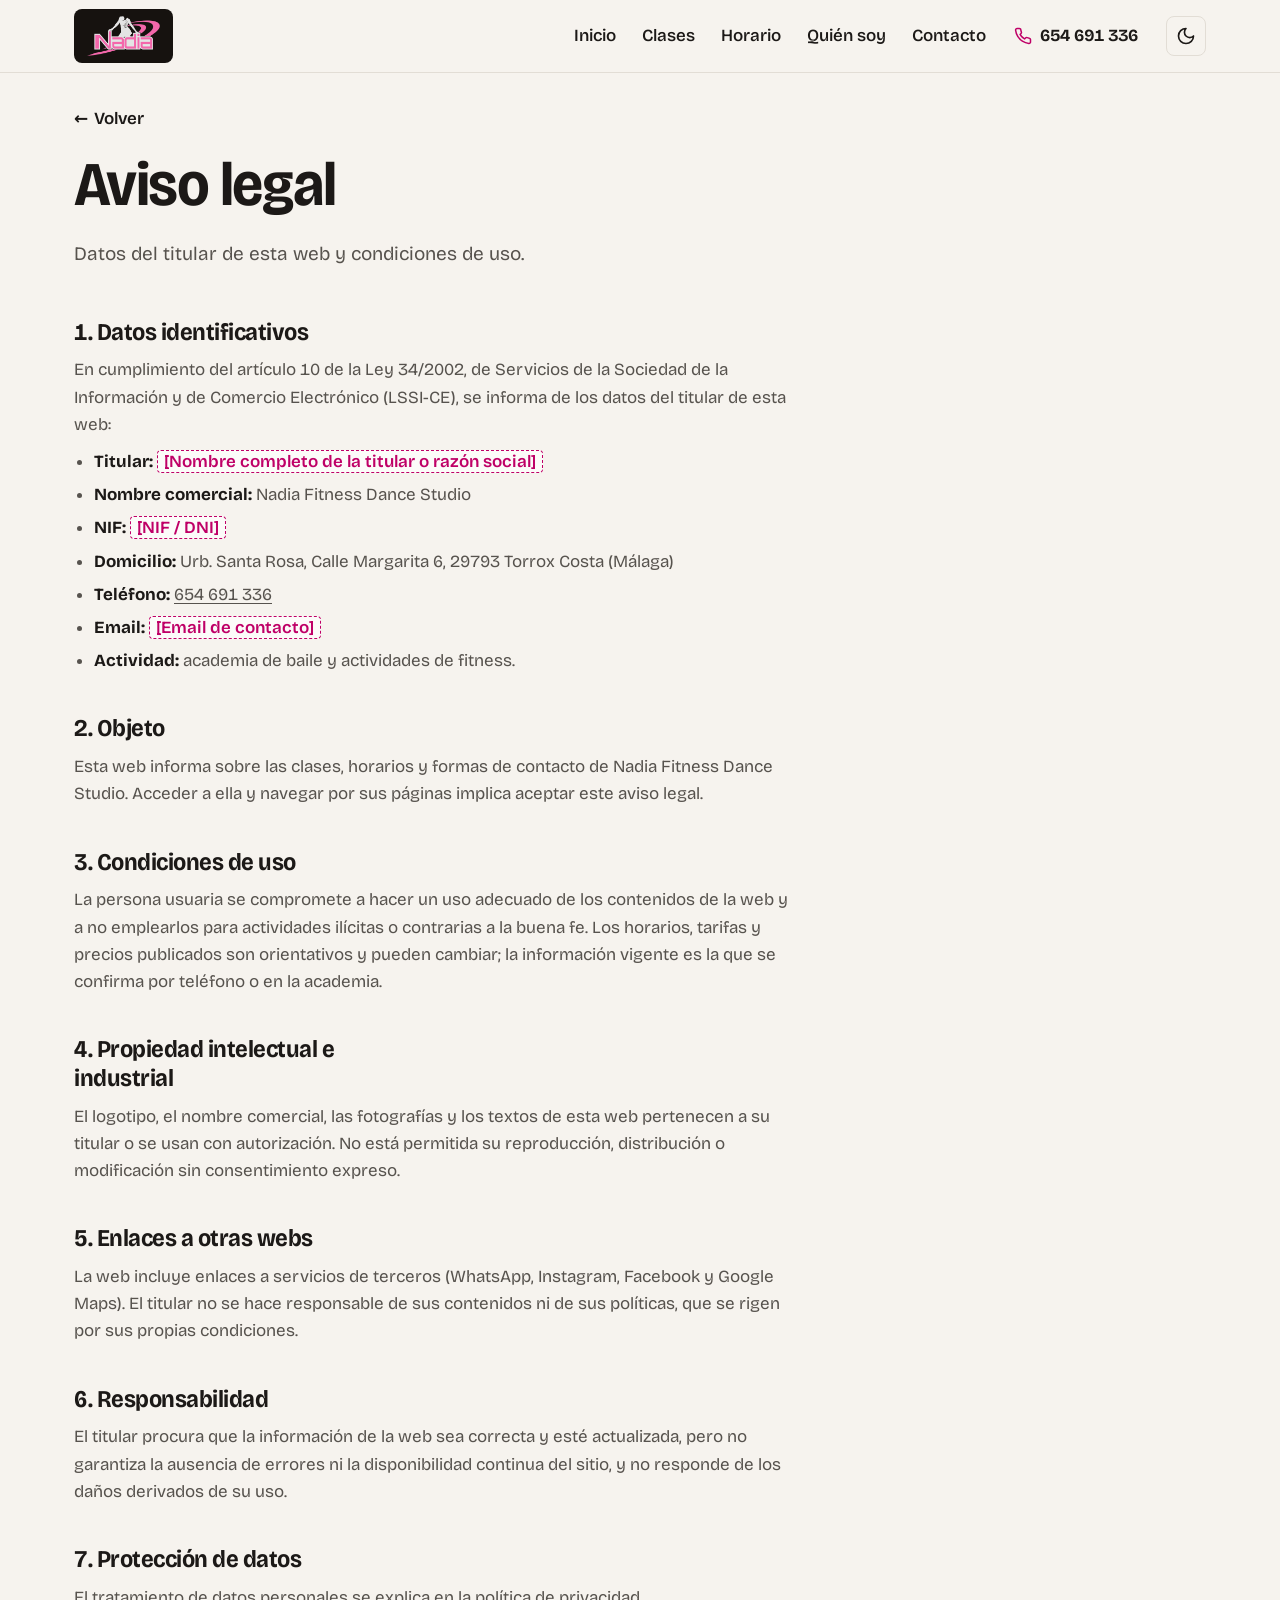
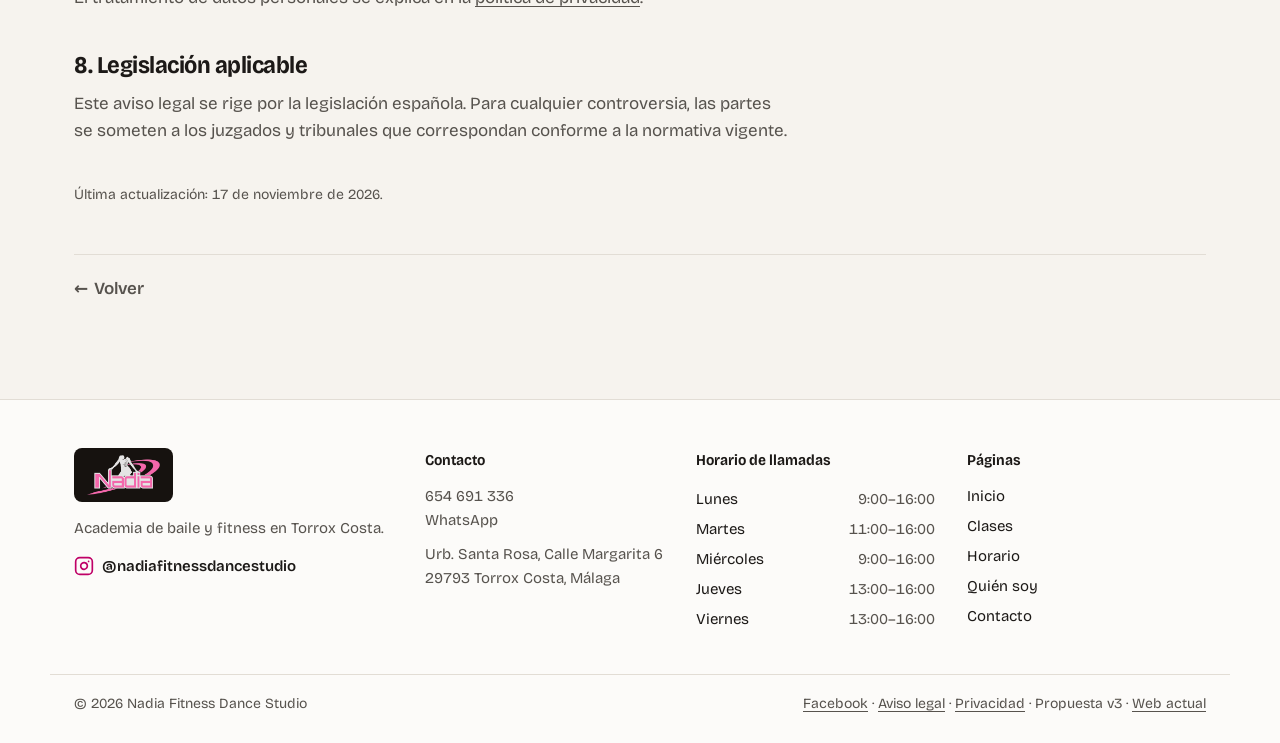
==== commit a5374b1d: "Add a Volver link to the legal pages Goes back to the previous page when coming from this site; othe" ====
--- a/aviso-legal/index.html
+++ b/aviso-legal/index.html
@@ -12,11 +12,11 @@
 <meta property="og:title" content="Aviso legal | Nadia Fitness Dance Studio">
 <meta property="og:description" content="Datos del titular de esta web y condiciones de uso.">
 <meta property="og:image" content="https://negimaru.github.io/nadia-fitness/assets/img/og-nadia-fitness.jpg">
-<link rel="icon" href="../assets/img/favicon.svg" type="image/svg+xml">
+<link rel="icon" href="../assets/img/favicon.svg?v=2" type="image/svg+xml">
 <script>try{var t=localStorage.getItem("nf3-theme");if(t)document.documentElement.setAttribute("data-theme",t)}catch(e){}</script>
 <link rel="preload" href="../assets/fonts/bricolage-grotesque-latin.woff2" as="font" type="font/woff2" crossorigin>
 <link rel="stylesheet" href="../assets/css/fonts.css?v=1">
-<link rel="stylesheet" href="../assets/css/site.css?v=6">
+<link rel="stylesheet" href="../assets/css/site.css?v=9">
 </head>
 <body>
 <a class="skip" href="#main">Saltar al contenido</a>
@@ -32,6 +32,7 @@
 </div>
 </header>
 <main id="main">
+<p class="wrap back"><a class="link back-link" href="../" data-back><span aria-hidden="true">←</span> Volver</a></p>
 <section class="page-hero wrap">
 <h1>Aviso legal</h1>
 <p class="lead">Datos del titular de esta web y condiciones de uso.</p>
@@ -65,6 +66,7 @@
 <h2>8. Legislación aplicable</h2>
 <p>Este aviso legal se rige por la legislación española. Para cualquier controversia, las partes se someten a los juzgados y tribunales que correspondan conforme a la normativa vigente.</p>
 <p class="small">Última actualización: 17 de noviembre de 2026.</p>
+<p class="back back-end"><a class="link back-link" href="../" data-back><span aria-hidden="true">←</span> Volver</a></p>
 </section>
 </main>
 <footer class="foot">
@@ -94,6 +96,6 @@
 </div>
 </footer>
 <nav class="mbar" aria-label="Contacto rápido"><a class="btn-primary" href="tel:+34654691336"><svg class="i" viewBox="0 0 24 24" fill="none" stroke="currentColor" stroke-width="2" stroke-linecap="round" stroke-linejoin="round" aria-hidden="true"><path d="M22 16.92v3a2 2 0 0 1-2.18 2 19.79 19.79 0 0 1-8.63-3.07 19.5 19.5 0 0 1-6-6 19.79 19.79 0 0 1-3.07-8.67A2 2 0 0 1 4.11 2h3a2 2 0 0 1 2 1.72 12.84 12.84 0 0 0 .7 2.81 2 2 0 0 1-.45 2.11L8.09 9.91a16 16 0 0 0 6 6l1.27-1.27a2 2 0 0 1 2.11-.45 12.84 12.84 0 0 0 2.81.7A2 2 0 0 1 22 16.92z"/></svg>Llamar</a><a class="btn" href="https://wa.me/34654691336?text=%C2%A1Hola!%20Quiero%20informaci%C3%B3n%20sobre%20las%20clases." target="_blank" rel="noopener"><svg class="i" viewBox="0 0 24 24" fill="none" stroke="currentColor" stroke-width="2" stroke-linecap="round" stroke-linejoin="round" aria-hidden="true"><path d="M7.9 20A9 9 0 1 0 4 16.1L2 22Z"/></svg>WhatsApp</a></nav>
-<script src="../assets/js/site.js?v=2" defer></script>
+<script src="../assets/js/site.js?v=3" defer></script>
 </body>
 </html>
--- a/assets/css/site.css
+++ b/assets/css/site.css
@@ -89,6 +89,11 @@
 .rating b { color: var(--ink); }
 .i-star { width: 18px; height: 18px; color: var(--accent); fill: var(--accent); }
 
+/* Wide photo between sections */
+.banner { margin: 0 auto; }
+.banner img { width: 100%; aspect-ratio: 16 / 5; object-fit: cover; object-position: 50% 40%; border-radius: var(--radius-l); }
+@media (max-width: 860px) { .banner img { aspect-ratio: auto; } }
+
 /* ---------- Sections ---------- */
 .sec { padding-top: var(--section-y); }
 .sec-first { padding-top: 48px; }
@@ -108,6 +113,12 @@
 
 /* ---------- Class cards: bordered, static grid ---------- */
 .cards { display: grid; grid-template-columns: repeat(auto-fill, minmax(260px, 1fr)); gap: 20px; }
+/* 7 classes = 4 dance + 3 fitness: two full rows instead of a 4+3 grid with a gap */
+.cards-classes { grid-template-columns: repeat(12, minmax(0, 1fr)); }
+.cards-classes > :nth-child(-n+4) { grid-column: span 3; }
+.cards-classes > :nth-child(n+5) { grid-column: span 4; }
+@media (max-width: 1020px) { .cards-classes > :nth-child(-n+4) { grid-column: span 6; } }
+@media (max-width: 700px) { .cards-classes > * { grid-column: 1 / -1 !important; } }
 .card { background: var(--card); border: 1px solid var(--line); border-radius: var(--radius-m); overflow: hidden; display: flex; flex-direction: column; scroll-margin-top: 96px; }
 .media { width: 100%; aspect-ratio: 16 / 10; object-fit: cover; object-position: 50% 28%; }
 .media-placeholder { object-position: 0% 100%; }
@@ -218,6 +229,10 @@
 .form .btn { justify-self: start; }
 
 /* ---------- Legal ---------- */
+.back { padding-top: 32px; margin-top: 0; margin-bottom: 0; }
+.back + .page-hero { padding-top: 20px; }
+.prose .back-end { margin: 48px 0 0; padding-top: 20px; border-top: 1px solid var(--line); max-width: none; }
+.back-link .i-arrow { display: none; }
 .prose > * { max-width: var(--measure); }
 .prose h2 { font-size: 24px; line-height: 1.2; margin: 40px 0 10px; display: block; }
 .prose h2:first-child { margin-top: 0; }
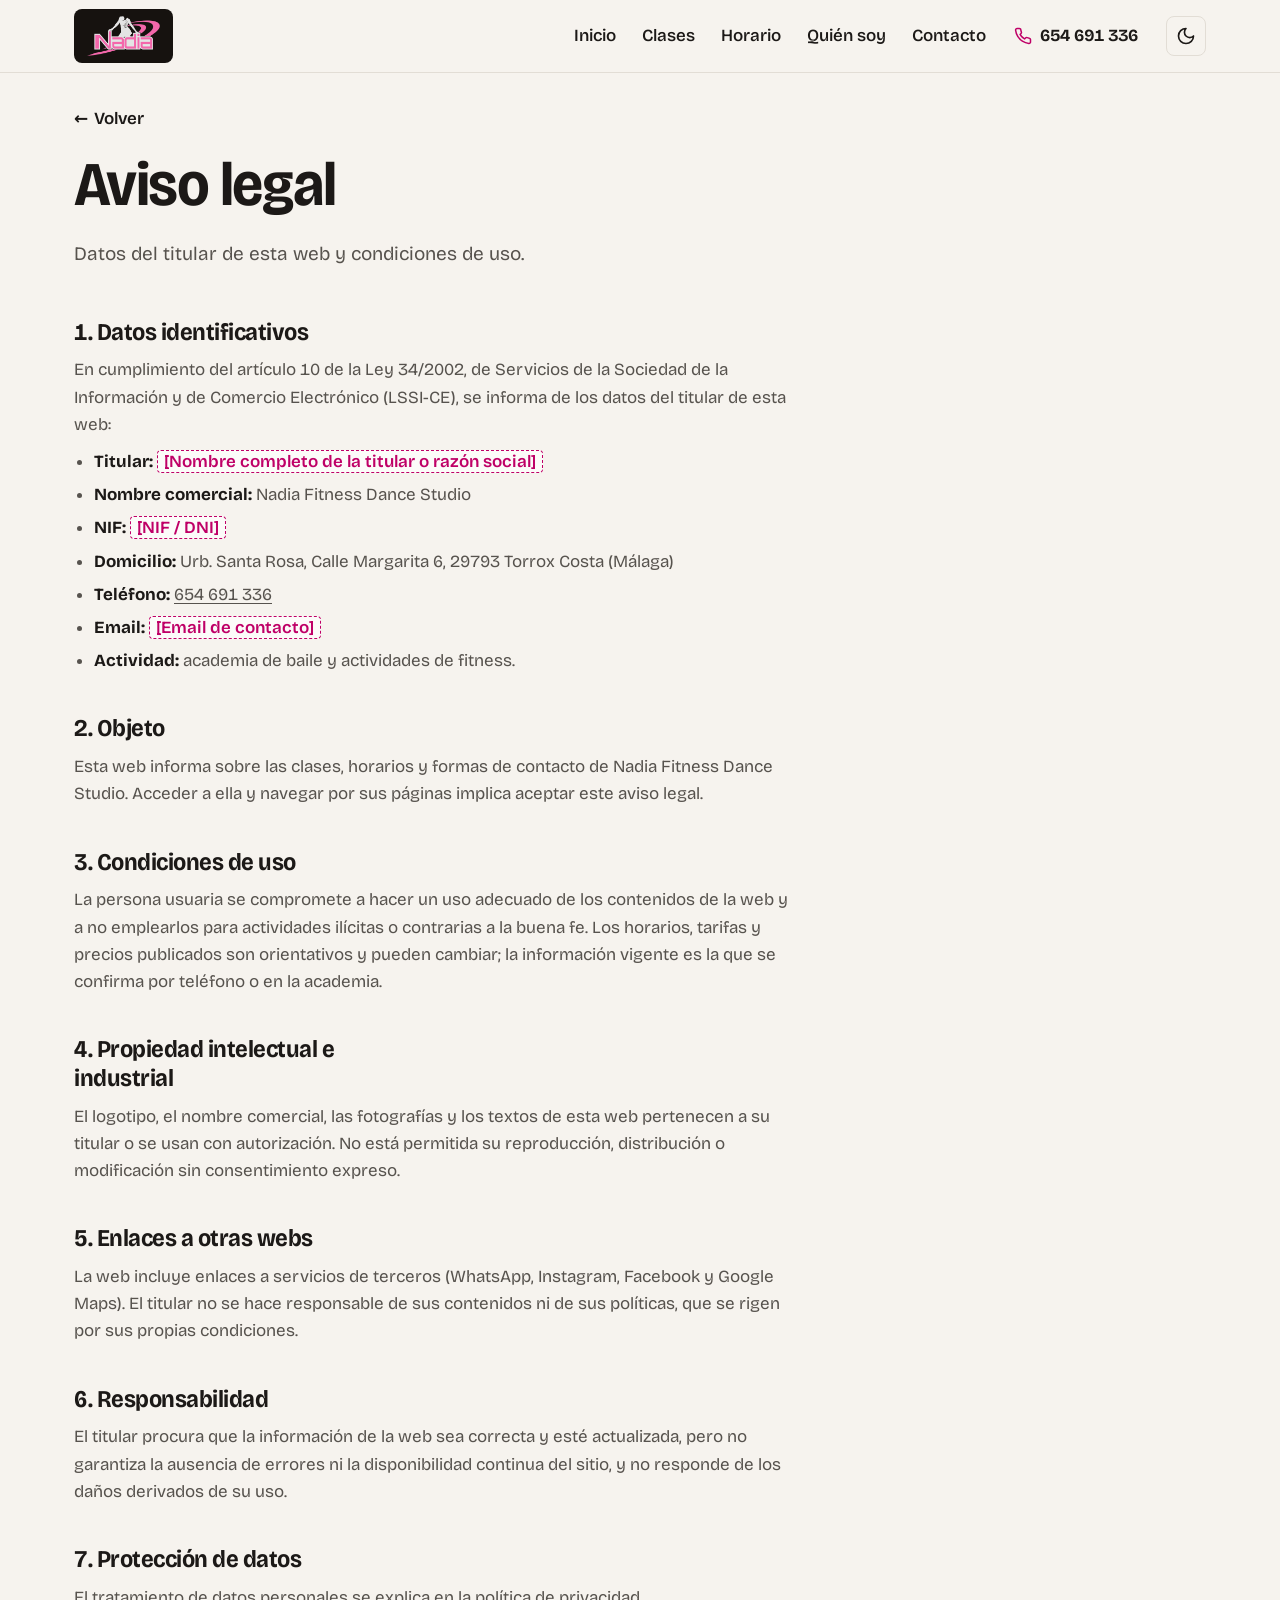
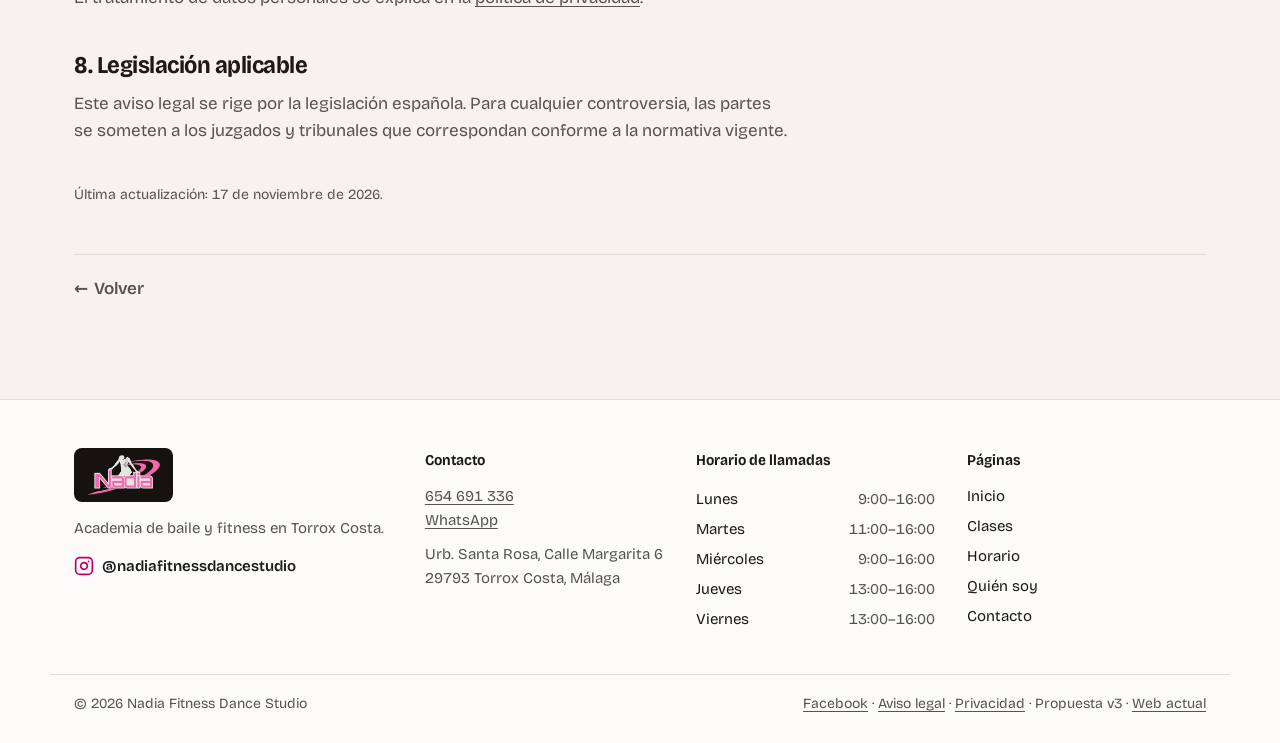
==== commit 4f9d4047: "Accessibility fixes (WCAG 2.2 AA review) - Focused elements are no longer hidden under the fixed mob" ====
--- a/aviso-legal/index.html
+++ b/aviso-legal/index.html
@@ -16,7 +16,7 @@
 <script>try{var t=localStorage.getItem("nf3-theme");if(t)document.documentElement.setAttribute("data-theme",t)}catch(e){}</script>
 <link rel="preload" href="../assets/fonts/bricolage-grotesque-latin.woff2" as="font" type="font/woff2" crossorigin>
 <link rel="stylesheet" href="../assets/css/fonts.css?v=1">
-<link rel="stylesheet" href="../assets/css/site.css?v=9">
+<link rel="stylesheet" href="../assets/css/site.css?v=10">
 </head>
 <body>
 <a class="skip" href="#main">Saltar al contenido</a>
@@ -96,6 +96,6 @@
 </div>
 </footer>
 <nav class="mbar" aria-label="Contacto rápido"><a class="btn-primary" href="tel:+34654691336"><svg class="i" viewBox="0 0 24 24" fill="none" stroke="currentColor" stroke-width="2" stroke-linecap="round" stroke-linejoin="round" aria-hidden="true"><path d="M22 16.92v3a2 2 0 0 1-2.18 2 19.79 19.79 0 0 1-8.63-3.07 19.5 19.5 0 0 1-6-6 19.79 19.79 0 0 1-3.07-8.67A2 2 0 0 1 4.11 2h3a2 2 0 0 1 2 1.72 12.84 12.84 0 0 0 .7 2.81 2 2 0 0 1-.45 2.11L8.09 9.91a16 16 0 0 0 6 6l1.27-1.27a2 2 0 0 1 2.11-.45 12.84 12.84 0 0 0 2.81.7A2 2 0 0 1 22 16.92z"/></svg>Llamar</a><a class="btn" href="https://wa.me/34654691336?text=%C2%A1Hola!%20Quiero%20informaci%C3%B3n%20sobre%20las%20clases." target="_blank" rel="noopener"><svg class="i" viewBox="0 0 24 24" fill="none" stroke="currentColor" stroke-width="2" stroke-linecap="round" stroke-linejoin="round" aria-hidden="true"><path d="M7.9 20A9 9 0 1 0 4 16.1L2 22Z"/></svg>WhatsApp</a></nav>
-<script src="../assets/js/site.js?v=3" defer></script>
+<script src="../assets/js/site.js?v=4" defer></script>
 </body>
 </html>
--- a/assets/css/site.css
+++ b/assets/css/site.css
@@ -79,7 +79,7 @@
 .hero h1, .page-hero h1 { font-size: clamp(38px, 5vw, 62px); line-height: 1.05; max-width: 16ch; }
 .page-hero { padding-top: 64px; }
 .page-hero h1 { max-width: 20ch; }
-.page-hero h1 a { color: var(--accent); text-decoration: none; white-space: nowrap; }
+.page-hero h1 a { color: var(--accent); text-decoration: underline; text-decoration-thickness: 3px; text-underline-offset: 6px; white-space: nowrap; }
 .lead { font-size: 19px; color: var(--muted); max-width: var(--measure); margin-top: 22px; }
 .actions { display: flex; flex-wrap: wrap; align-items: center; gap: 24px; margin-top: 34px; }
 .hero-photo { position: relative; margin: 0 0 28px; }
@@ -166,6 +166,7 @@
 .week ul { display: grid; gap: 10px; }
 .week li { display: grid; gap: 1px; font-size: 14px; line-height: 1.35; padding-left: 10px; border-left: 3px solid var(--muted); transition: opacity .15s; }
 .week li.g-baile { border-left-color: var(--accent); }
+.week li:not(.g-baile) { border-left-style: dashed; } /* fitness: different shape, not only colour */
 .week time { color: var(--muted); font-size: 13px; }
 .week li span { font-weight: 600; }
 .week.is-filtering li:not(.is-on) { opacity: .25; }
@@ -185,6 +186,7 @@
 .agenda-list { display: grid; gap: 8px; }
 .agenda-row { display: grid; grid-template-columns: 64px 1fr; gap: 14px; align-items: center; padding: 14px 16px; background: var(--card); border: 1px solid var(--line); border-left: 3px solid var(--muted); border-radius: var(--radius-m); text-decoration: none; }
 .agenda-row.g-baile { border-left-color: var(--accent); }
+.agenda-row:not(.g-baile) { border-left-style: dashed; }
 .agenda-row:hover { color: var(--ink); border-color: var(--ink); }
 .agenda-time { display: grid; justify-items: end; }
 .agenda-time b { font-size: 18px; }
@@ -203,7 +205,7 @@
 .steps span { color: var(--muted); }
 .band { display: flex; justify-content: space-between; align-items: center; gap: 32px; flex-wrap: wrap; }
 .band h2 { display: block; margin: 0; }
-.band h2 a { color: var(--accent); text-decoration: none; white-space: nowrap; }
+.band h2 a { color: var(--accent); text-decoration: underline; text-decoration-thickness: 3px; text-underline-offset: 6px; white-space: nowrap; }
 .band-actions { display: flex; gap: 12px; flex-wrap: wrap; }
 
 /* ---------- Contact ---------- */
@@ -222,6 +224,8 @@
 .form { display: grid; gap: 18px; }
 .field { display: grid; gap: 6px; }
 .field label { font-weight: 600; font-size: 15px; }
+.field-error { margin: 0; font-size: 14px; font-weight: 600; color: var(--accent); }
+.field input[aria-invalid="true"] { border-color: var(--accent); border-width: 2px; }
 .opt { font-weight: 400; color: var(--muted); }
 .field input, .field select, .field textarea { min-height: 46px; padding: 10px 14px; background: var(--bg); color: var(--ink); border: 1px solid var(--line); border-radius: var(--radius-s); font: 400 16px/1.4 var(--font); }
 .field input:focus, .field select:focus, .field textarea:focus { border-color: var(--ink); outline: none; box-shadow: 0 0 0 2px var(--accent); }
@@ -257,6 +261,7 @@
 .foot-calls li span:first-child { color: var(--ink); }
 .foot-nav { display: grid; gap: 6px; }
 .foot-grid a { text-decoration: none; }
+.foot-grid p a, .foot-legal a { text-decoration: underline; text-decoration-color: var(--muted); } /* links in text must not rely on colour */
 .foot-legal { display: flex; flex-wrap: wrap; justify-content: space-between; gap: 8px 24px; padding-top: 18px; padding-bottom: 28px; border-top: 1px solid var(--line); font-size: 14px; color: var(--muted); }
 .mbar { display: none; }
 
@@ -269,7 +274,7 @@
 /* ---------- Mobile ---------- */
 @media (max-width: 860px) {
   :root { --gutter: 16px; --section-y: 64px; }
-  html { scroll-padding-top: 76px; }
+  html { scroll-padding-top: 76px; scroll-padding-bottom: calc(84px + env(safe-area-inset-bottom)); }
   .top-in { height: 64px; gap: 12px; }
   .logo img { height: 34px; }
   .menu { display: grid; }
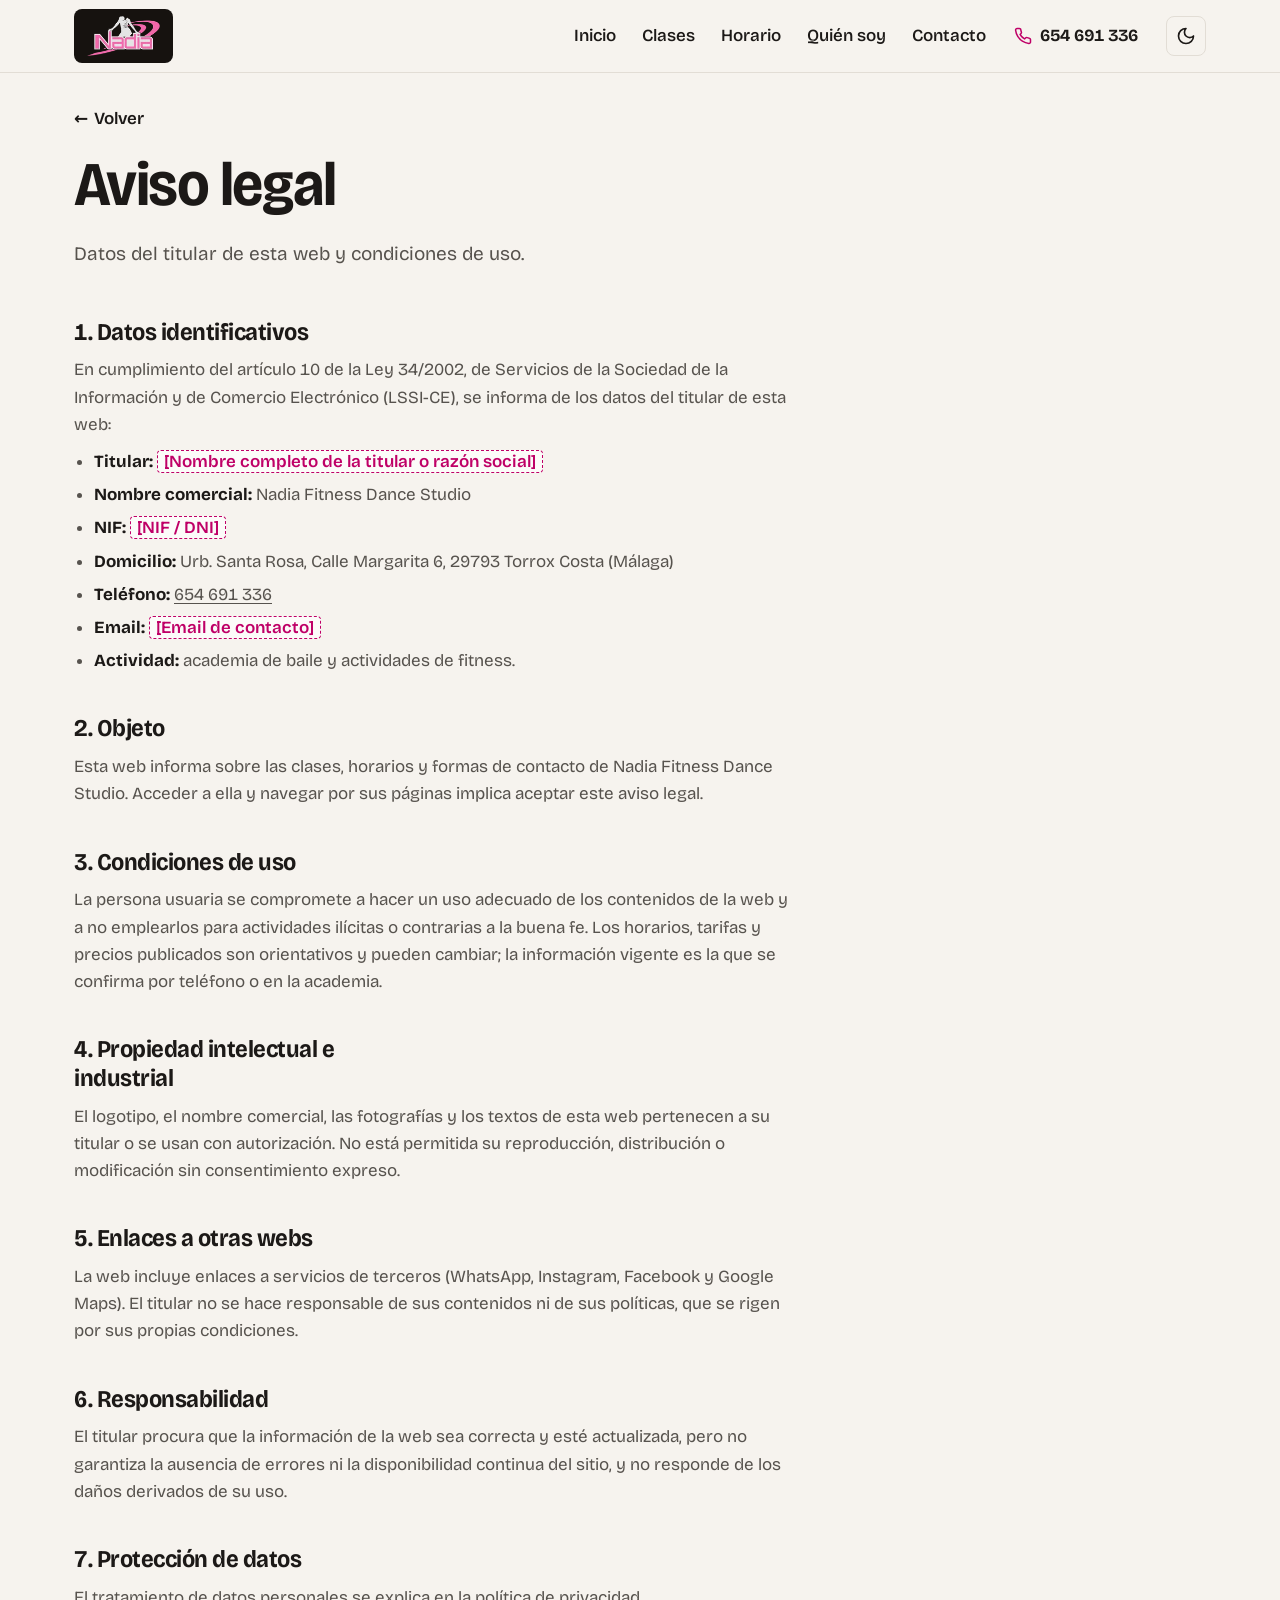
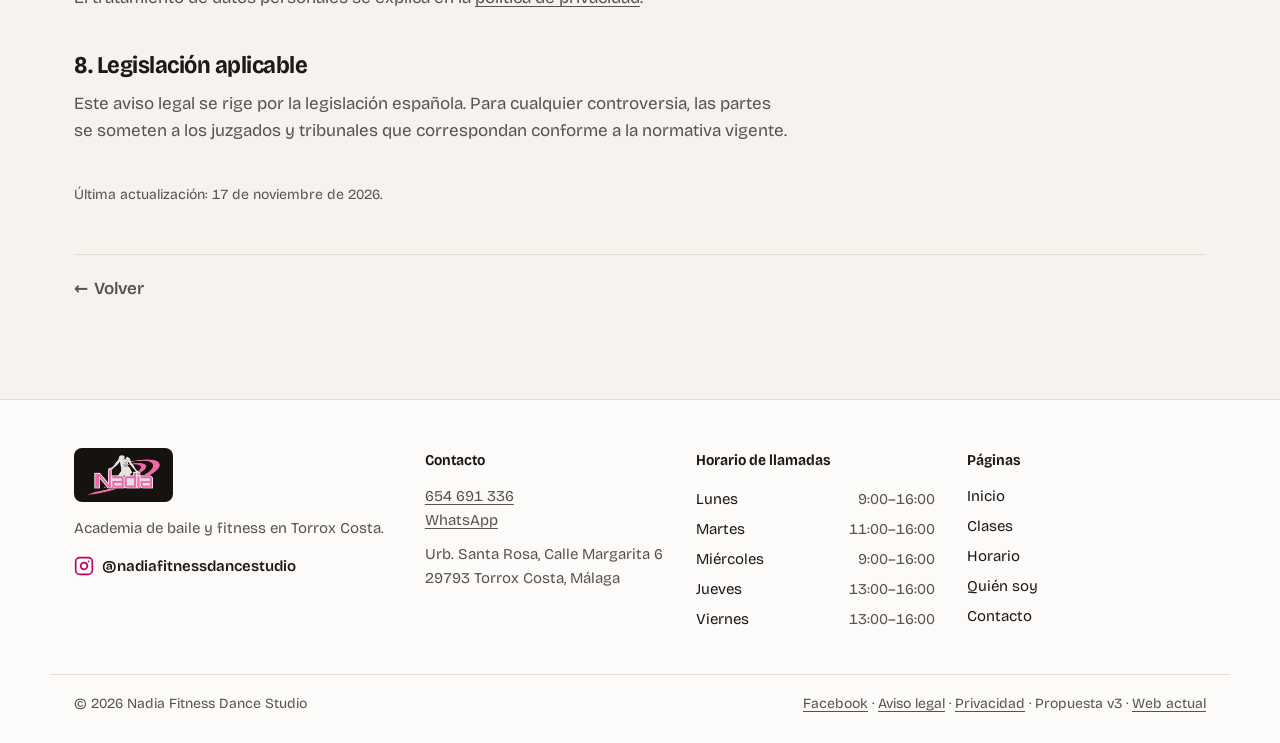
==== commit c0fb30fe: "SEO meta, JSON-LD, sitemap; responsive logo and photos; single CSS Co-Authored-By: Claude Opus 5.5 <" ====
--- a/aviso-legal/index.html
+++ b/aviso-legal/index.html
@@ -9,20 +9,28 @@
 <meta name="robots" content="noindex">
 <meta name="theme-color" content="#F6F3EE" media="(prefers-color-scheme: light)">
 <meta name="theme-color" content="#171412" media="(prefers-color-scheme: dark)">
+<link rel="canonical" href="https://negimaru.github.io/nadia-fitness-v3/aviso-legal/">
+<meta property="og:url" content="https://negimaru.github.io/nadia-fitness-v3/aviso-legal/">
+<meta property="og:type" content="website">
+<meta property="og:locale" content="es_ES">
+<meta property="og:site_name" content="Nadia Fitness Dance Studio">
 <meta property="og:title" content="Aviso legal | Nadia Fitness Dance Studio">
 <meta property="og:description" content="Datos del titular de esta web y condiciones de uso.">
-<meta property="og:image" content="https://negimaru.github.io/nadia-fitness/assets/img/og-nadia-fitness.jpg">
+<meta property="og:image" content="https://negimaru.github.io/nadia-fitness-v3/assets/img/og-nadia-fitness.jpg">
+<meta property="og:image:width" content="1200">
+<meta property="og:image:height" content="630">
+<meta name="twitter:card" content="summary_large_image">
 <link rel="icon" href="../assets/img/favicon.svg?v=2" type="image/svg+xml">
 <script>try{var t=localStorage.getItem("nf3-theme");if(t)document.documentElement.setAttribute("data-theme",t)}catch(e){}</script>
 <link rel="preload" href="../assets/fonts/bricolage-grotesque-latin.woff2" as="font" type="font/woff2" crossorigin>
-<link rel="stylesheet" href="../assets/css/fonts.css?v=1">
-<link rel="stylesheet" href="../assets/css/site.css?v=10">
+<link rel="stylesheet" href="../assets/css/site.css?v=13">
+<script type="application/ld+json">{"@context": "https://schema.org", "@type": "SportsActivityLocation", "name": "Nadia Fitness Dance Studio", "description": "Academia de baile y fitness en Torrox Costa: grupos de dance por niveles, Fitdance, PowerHIIT y Aquafitness.", "url": "https://negimaru.github.io/nadia-fitness-v3/", "telephone": "+34654691336", "image": "https://negimaru.github.io/nadia-fitness-v3/assets/img/og-nadia-fitness.jpg", "address": {"@type": "PostalAddress", "streetAddress": "Urb. Santa Rosa, Calle Margarita 6", "postalCode": "29793", "addressLocality": "Torrox Costa", "addressRegion": "Málaga", "addressCountry": "ES"}, "geo": {"@type": "GeoCoordinates", "latitude": 36.734952643097586, "longitude": -3.973681796403784}, "hasMap": "https://maps.app.goo.gl/jp69zpacG6Zni4Du5", "areaServed": ["Torrox", "Torrox Costa", "Nerja", "Algarrobo"], "sameAs": ["https://www.instagram.com/nadiafitnessdancestudio/", "https://www.facebook.com/profile.php?id=61571423443783"], "openingHoursSpecification": [{"@type": "OpeningHoursSpecification", "dayOfWeek": ["Monday", "Tuesday", "Wednesday", "Thursday", "Friday"], "opens": "09:30", "closes": "21:30"}], "makesOffer": [{"@type": "Offer", "itemOffered": {"@type": "Service", "name": "Grupo Dance Baby", "description": "Los más pequeños de la academia se inician en el baile jugando: ritmo, coordinación y sus primeras coreografías en grupo."}}, {"@type": "Offer", "itemOffered": {"@type": "Service", "name": "Grupo Dance Intermedio", "description": "Dos grupos, Intermedio 1 e Intermedio 2, para quien ya tiene base y quiere seguir progresando en técnica y coreografía."}}, {"@type": "Offer", "itemOffered": {"@type": "Service", "name": "Grupo Dance Avanzado", "description": "Coreografías más exigentes para quien ya domina la base y quiere ir un paso más allá."}}, {"@type": "Offer", "itemOffered": {"@type": "Service", "name": "WeDance Grupo Adulto", "description": "Baile en grupo para adultos. Aprende coreografías, muévete y pásalo bien sin necesidad de experiencia previa."}}, {"@type": "Offer", "itemOffered": {"@type": "Service", "name": "Fitdance", "description": "Clase dirigida que mezcla fitness y baile: cardio a ritmo de coreografía para sudar sin darte cuenta."}}, {"@type": "Offer", "itemOffered": {"@type": "Service", "name": "PowerHIIT", "description": "Entrenamiento funcional de alta intensidad por intervalos. Tienes grupo de mañana y de tarde para encajarlo en tu semana."}}, {"@type": "Offer", "itemOffered": {"@type": "Service", "name": "Aquafitness", "description": "Ejercicio en el agua, en piscina exterior: trabajo cardiovascular y de tono muscular con bajo impacto en las articulaciones."}}]}</script>
 </head>
 <body>
 <a class="skip" href="#main">Saltar al contenido</a>
 <header class="top">
 <div class="wrap top-in">
-<a class="logo" href="../"><img src="../assets/img/logo.png" alt="Nadia Fitness Dance Studio, inicio" width="110" height="60"></a>
+<a class="logo" href="../"><img src="../assets/img/logo-280.webp" srcset="../assets/img/logo-140.webp 140w, ../assets/img/logo-200.webp 200w, ../assets/img/logo-280.webp 280w, ../assets/img/logo-340.webp 340w, ../assets/img/logo-400.webp 400w" sizes="73px" alt="Nadia Fitness Dance Studio, inicio" width="110" height="60"></a>
 <nav class="nav" aria-label="Principal">
 <button class="menu" type="button" aria-expanded="false" aria-controls="menu" aria-label="Abrir menú"><svg class="i" viewBox="0 0 24 24" fill="none" stroke="currentColor" stroke-width="2" stroke-linecap="round" stroke-linejoin="round" aria-hidden="true"><line x1="4" x2="20" y1="6" y2="6"/><line x1="4" x2="20" y1="12" y2="12"/><line x1="4" x2="20" y1="18" y2="18"/></svg></button>
 <ul id="menu"><li><a href="../">Inicio</a></li><li><a href="../clases/">Clases</a></li><li><a href="../horario/">Horario</a></li><li><a href="../quien-soy/">Quién soy</a></li><li><a href="../contacto/">Contacto</a></li></ul>
@@ -72,7 +80,7 @@
 <footer class="foot">
 <div class="wrap foot-grid">
 <div class="foot-brand">
-<a class="logo" href="../"><img src="../assets/img/logo.png" alt="Nadia Fitness Dance Studio, inicio" width="110" height="60" loading="lazy"></a>
+<a class="logo" href="../"><img src="../assets/img/logo-280.webp" srcset="../assets/img/logo-140.webp 140w, ../assets/img/logo-200.webp 200w, ../assets/img/logo-280.webp 280w, ../assets/img/logo-340.webp 340w, ../assets/img/logo-400.webp 400w" sizes="73px" alt="Nadia Fitness Dance Studio, inicio" width="110" height="60" loading="lazy"></a>
 <p>Academia de baile y fitness en Torrox Costa.</p>
 <a class="foot-social" href="https://www.instagram.com/nadiafitnessdancestudio/" rel="noopener"><svg class="i" viewBox="0 0 24 24" fill="none" stroke="currentColor" stroke-width="2" stroke-linecap="round" stroke-linejoin="round" aria-hidden="true"><rect x="2" y="2" width="20" height="20" rx="5" ry="5"/><path d="M16 11.37A4 4 0 1 1 12.63 8 4 4 0 0 1 16 11.37z"/><line x1="17.5" x2="17.51" y1="6.5" y2="6.5"/></svg>@nadiafitnessdancestudio</a>
 </div>
@@ -96,6 +104,6 @@
 </div>
 </footer>
 <nav class="mbar" aria-label="Contacto rápido"><a class="btn-primary" href="tel:+34654691336"><svg class="i" viewBox="0 0 24 24" fill="none" stroke="currentColor" stroke-width="2" stroke-linecap="round" stroke-linejoin="round" aria-hidden="true"><path d="M22 16.92v3a2 2 0 0 1-2.18 2 19.79 19.79 0 0 1-8.63-3.07 19.5 19.5 0 0 1-6-6 19.79 19.79 0 0 1-3.07-8.67A2 2 0 0 1 4.11 2h3a2 2 0 0 1 2 1.72 12.84 12.84 0 0 0 .7 2.81 2 2 0 0 1-.45 2.11L8.09 9.91a16 16 0 0 0 6 6l1.27-1.27a2 2 0 0 1 2.11-.45 12.84 12.84 0 0 0 2.81.7A2 2 0 0 1 22 16.92z"/></svg>Llamar</a><a class="btn" href="https://wa.me/34654691336?text=%C2%A1Hola!%20Quiero%20informaci%C3%B3n%20sobre%20las%20clases." target="_blank" rel="noopener"><svg class="i" viewBox="0 0 24 24" fill="none" stroke="currentColor" stroke-width="2" stroke-linecap="round" stroke-linejoin="round" aria-hidden="true"><path d="M7.9 20A9 9 0 1 0 4 16.1L2 22Z"/></svg>WhatsApp</a></nav>
-<script src="../assets/js/site.js?v=4" defer></script>
+<script src="../assets/js/site.js?v=6" defer></script>
 </body>
 </html>
--- a/assets/css/site.css
+++ b/assets/css/site.css
@@ -1,3 +1,25 @@
+/* Self-hosted Google Fonts (SIL Open Font License 1.1): Bricolage Grotesque (variable: opsz, wdth, wght). Subsets: latin, latin-ext. */
+/* latin-ext */
+@font-face {
+  font-family: 'Bricolage Grotesque';
+  font-style: normal;
+  font-weight: 200 800;
+  font-stretch: 75% 100%;
+  font-display: swap;
+  src: url(../fonts/bricolage-grotesque-latin-ext.woff2) format('woff2');
+  unicode-range: U+0100-02BA, U+02BD-02C5, U+02C7-02CC, U+02CE-02D7, U+02DD-02FF, U+0304, U+0308, U+0329, U+1D00-1DBF, U+1E00-1E9F, U+1EF2-1EFF, U+2020, U+20A0-20AB, U+20AD-20C4, U+2113, U+2C60-2C7F, U+A720-A7FF;
+}
+/* latin */
+@font-face {
+  font-family: 'Bricolage Grotesque';
+  font-style: normal;
+  font-weight: 200 800;
+  font-stretch: 75% 100%;
+  font-display: swap;
+  src: url(../fonts/bricolage-grotesque-latin.woff2) format('woff2');
+  unicode-range: U+0000-00FF, U+0131, U+0152-0153, U+02BB-02BC, U+02C6, U+02DA, U+02DC, U+0304, U+0308, U+0329, U+2000-206F, U+20AC, U+2122, U+2191, U+2193, U+2212, U+2215, U+FEFF, U+FFFD;
+}
+
 /* Nadia Fitness Dance Studio — v3. Read DESIGN.md first; use only these tokens. */
 
 :root {
@@ -232,6 +254,30 @@
 .field textarea { resize: vertical; }
 .form .btn { justify-self: start; }
 
+/* ---------- Call status ---------- */
+.call-status { display: flex; align-items: center; gap: 8px; margin-top: 14px; font-size: 15px; font-weight: 600; color: var(--muted); }
+.call-status:empty { display: none; }
+.call-status::before { content: ""; width: 10px; height: 10px; border-radius: 50%; background: var(--muted); flex: none; }
+.call-status.is-open { color: var(--ink); }
+.call-status.is-open::before { background: #2F8F4E; }
+
+/* ---------- Print: the timetable on one A4 sheet ---------- */
+.print-btn, .print-only { display: none; }
+.print-row { margin: 0 0 16px; }
+@media print {
+  @page { size: A4 landscape; margin: 12mm; }
+  html, body { background: #fff !important; color: #000 !important; }
+  .top, .foot, .mbar, .filters, .agenda, .print-row, .skip, .band, .page-hero .lead { display: none !important; }
+  .print-only { display: block !important; margin: 0 0 4mm; font-weight: 600; }
+  .page-hero { padding-top: 0; }
+  .page-hero h1 { font-size: 26pt; max-width: none; }
+  .sec-first { padding-top: 4mm; }
+  .schedule .table-wrap { display: block !important; border: 1px solid #000; overflow: visible; }
+  .week { min-width: 0; font-size: 9pt; color: #000; }
+  .week li { opacity: 1 !important; border-left-color: #000 !important; }
+  .week time, .week tbody th { color: #000; }
+}
+
 /* ---------- Legal ---------- */
 .back { padding-top: 32px; margin-top: 0; margin-bottom: 0; }
 .back + .page-hero { padding-top: 20px; }
